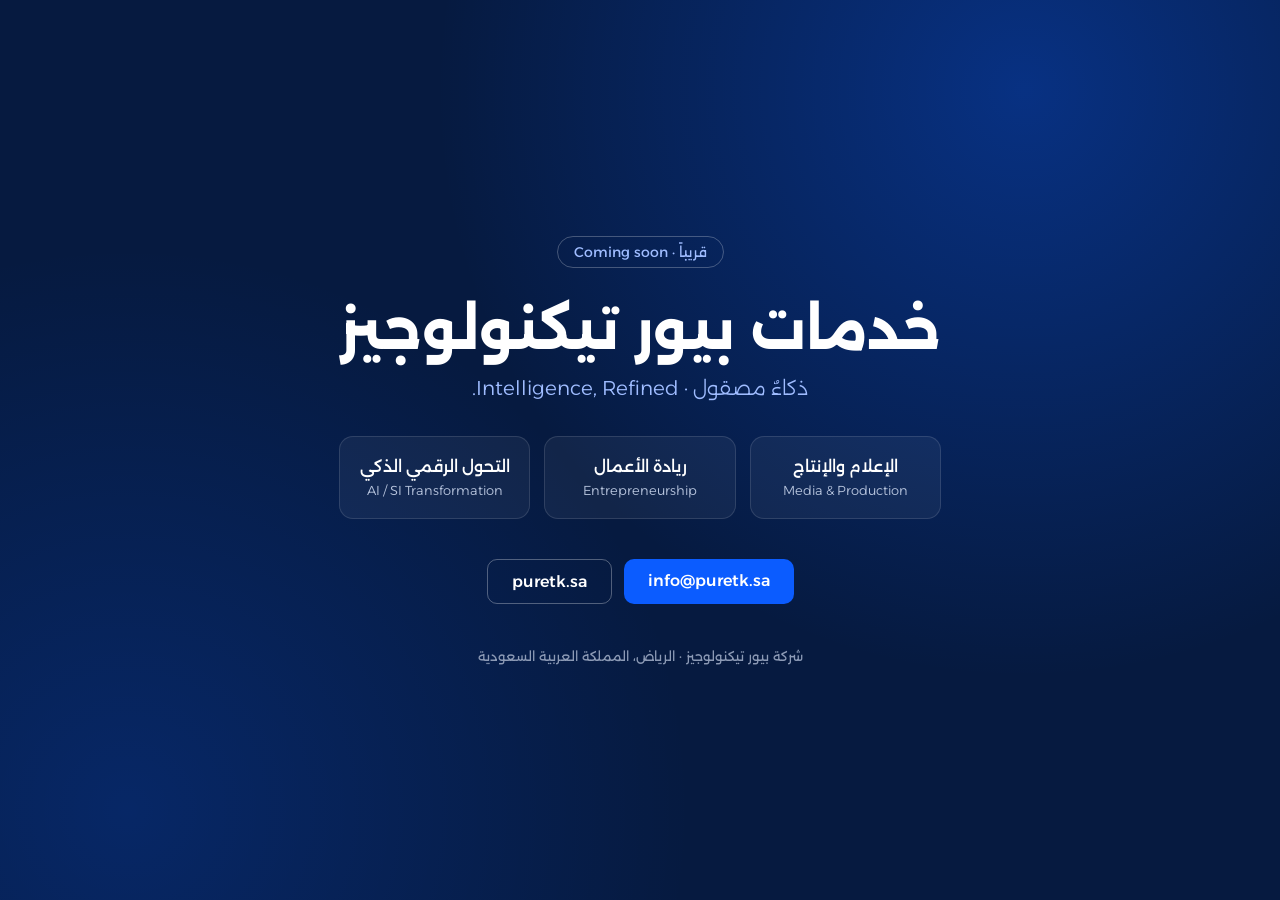
==== index.html @ bc660af6 "Add coming-soon page and CNAME for puretk.com.sa" ====
<!doctype html>
<html lang="ar" dir="rtl">
<head>
<meta charset="utf-8">
<meta name="viewport" content="width=device-width,initial-scale=1">
<title>خدمات بيور تيكنولوجيز | Pure Technologies Services</title>
<meta name="description" content="خدمات بيور تيكنولوجيز: الإعلام والإنتاج والتسويق بالذكاء الاصطناعي، ريادة الأعمال، والتحول الرقمي الذكي. قريباً على puretk.com.sa">
<link rel="canonical" href="https://puretk.com.sa/">
<link rel="preconnect" href="https://fonts.googleapis.com">
<link rel="preconnect" href="https://fonts.gstatic.com" crossorigin>
<link href="https://fonts.googleapis.com/css2?family=Alexandria:wght@300;500;700&display=swap" rel="stylesheet">
<style>
*{box-sizing:border-box;margin:0;padding:0}
body{min-height:100vh;display:flex;align-items:center;justify-content:center;background:#061A40;color:#fff;font-family:Alexandria,system-ui,sans-serif;padding:32px;background-image:radial-gradient(circle at 80% 10%,rgba(11,92,255,.35),transparent 45%),radial-gradient(circle at 10% 90%,rgba(11,92,255,.2),transparent 40%)}
main{max-width:720px;text-align:center}
.tag{display:inline-block;border:1px solid rgba(255,255,255,.25);border-radius:999px;padding:6px 16px;font-size:14px;color:#9fbcff;margin-bottom:28px}
h1{font-size:clamp(32px,6vw,56px);font-weight:700;line-height:1.2}
.slogan{font-size:20px;font-weight:300;color:#9fbcff;margin:12px 0 36px}
.tracks{display:grid;grid-template-columns:repeat(auto-fit,minmax(180px,1fr));gap:14px;margin-bottom:40px}
.tracks div{background:rgba(255,255,255,.05);border:1px solid rgba(255,255,255,.12);border-radius:14px;padding:20px 14px;font-weight:500}
.tracks small{display:block;font-weight:300;color:#b7c4dd;margin-top:6px;font-size:13px}
.cta{display:flex;gap:12px;justify-content:center;flex-wrap:wrap}
.cta a{color:#fff;text-decoration:none;padding:12px 24px;border-radius:10px;font-weight:500}
.p{background:#0B5CFF}.s{border:1px solid rgba(255,255,255,.3)}
footer{margin-top:44px;font-size:13px;color:#8c9ab5}
</style>
</head>
<body>
<main>
<span class="tag">قريباً · Coming soon</span>
<h1>خدمات بيور تيكنولوجيز</h1>
<p class="slogan">ذكاءٌ مصقول · Intelligence, Refined.</p>
<div class="tracks">
<div>الإعلام والإنتاج<small>Media &amp; Production</small></div>
<div>ريادة الأعمال<small>Entrepreneurship</small></div>
<div>التحول الرقمي الذكي<small>AI / SI Transformation</small></div>
</div>
<div class="cta">
<a class="p" href="mailto:info@puretk.sa">info@puretk.sa</a>
<a class="s" href="https://puretk.sa">puretk.sa</a>
</div>
<footer>شركة بيور تيكنولوجيز · الرياض، المملكة العربية السعودية</footer>
</main>
</body>
</html>
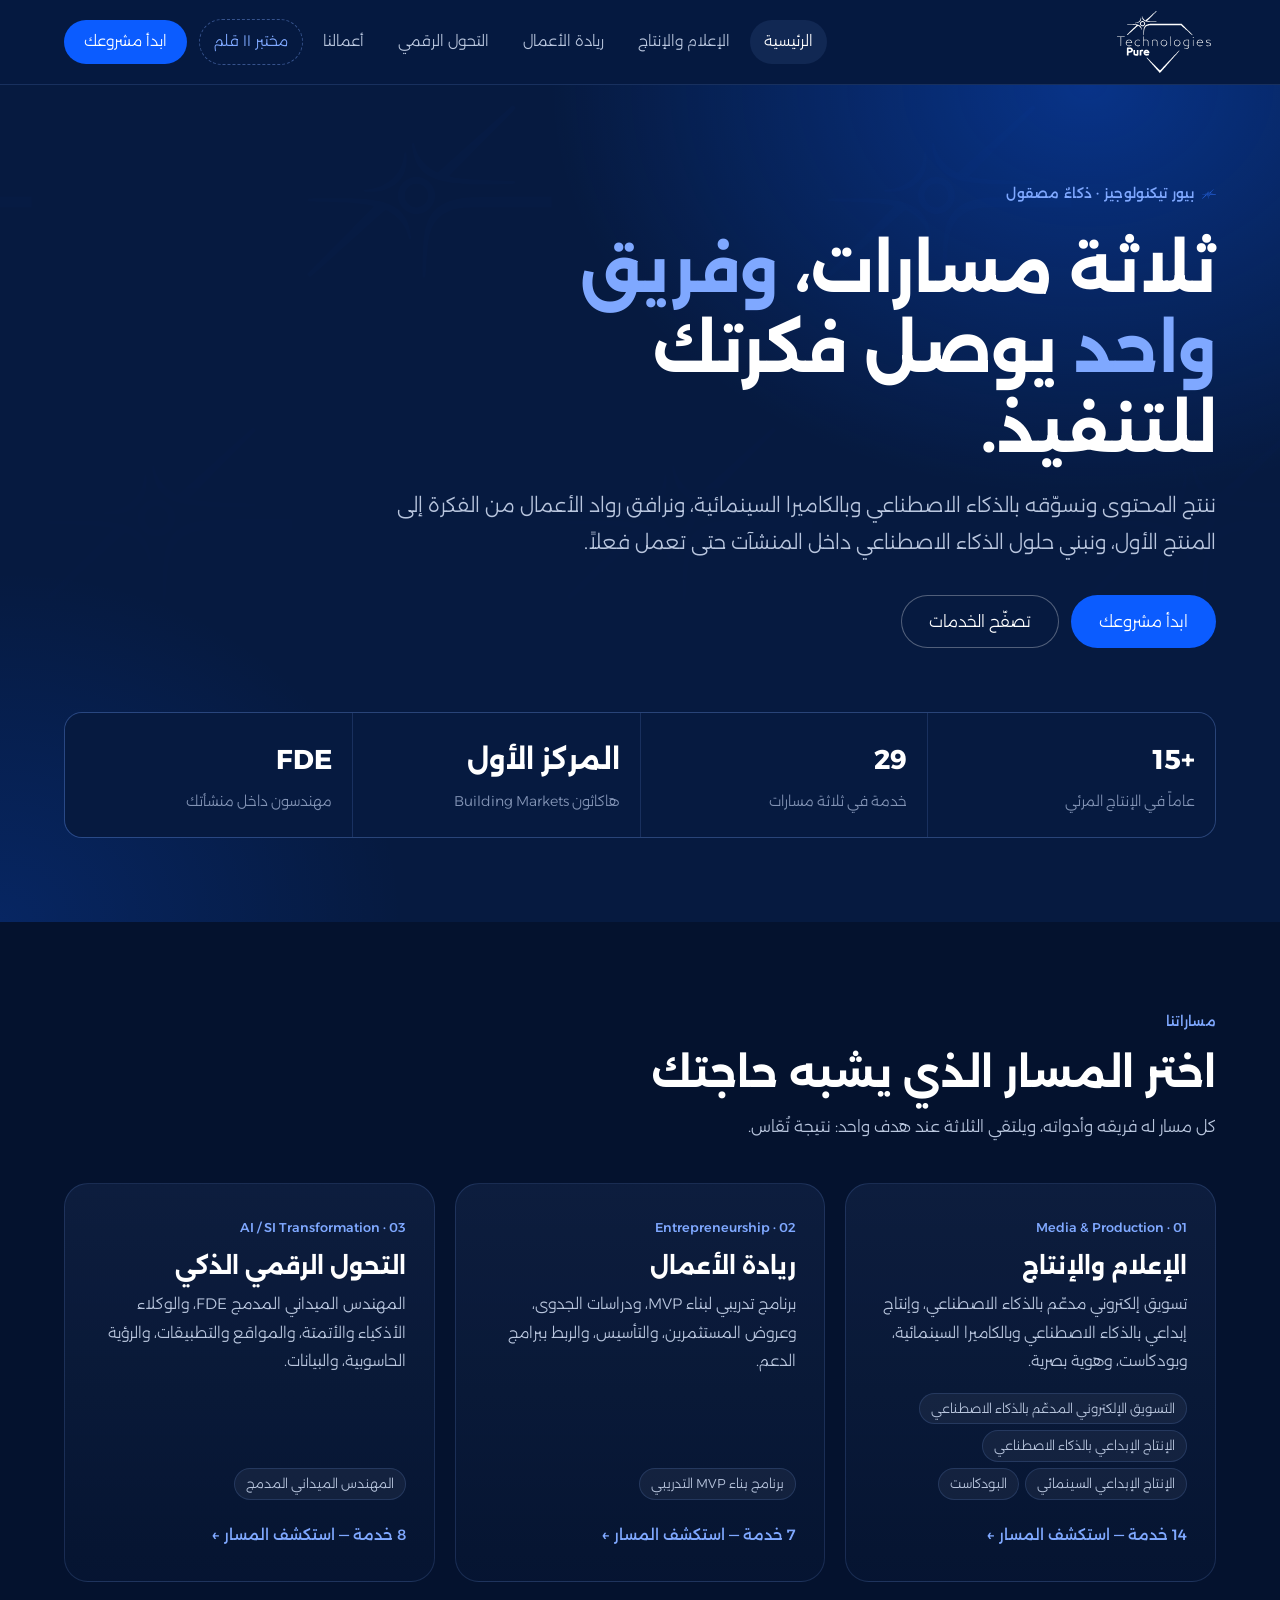
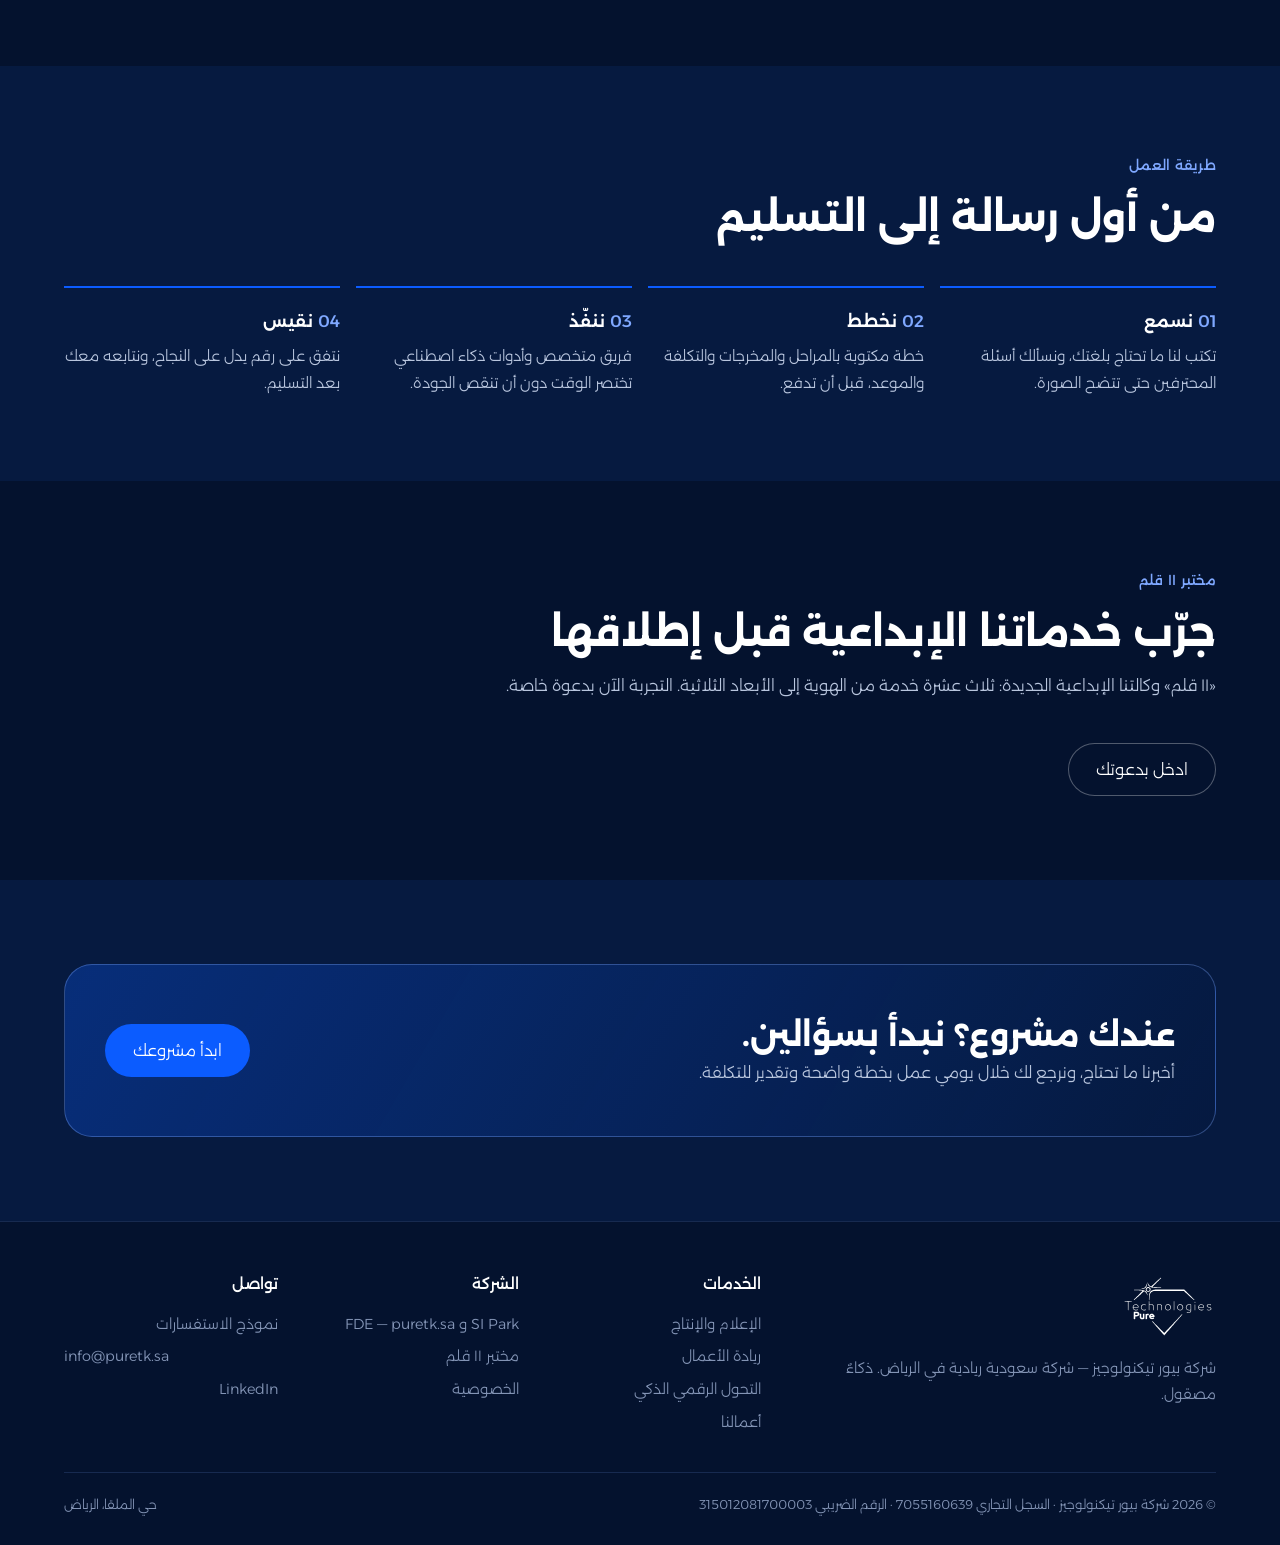
==== commit ddd0bf89: "Launch full services site and invite-only 11 Qalam lab - Home, three track pages (29 services), port" ====
--- a/index.html
+++ b/index.html
@@ -3,43 +3,107 @@
 <head>
 <meta charset="utf-8">
 <meta name="viewport" content="width=device-width,initial-scale=1">
-<title>خدمات بيور تيكنولوجيز | Pure Technologies Services</title>
-<meta name="description" content="خدمات بيور تيكنولوجيز: الإعلام والإنتاج والتسويق بالذكاء الاصطناعي، ريادة الأعمال، والتحول الرقمي الذكي. قريباً على puretk.com.sa">
+<title>خدمات بيور تيكنولوجيز | إعلام وإنتاج، ريادة أعمال، تحول رقمي ذكي</title>
+<meta name="description" content="بيور تيكنولوجيز: تسويق وإنتاج إبداعي بالذكاء الاصطناعي وبالكاميرا، وبرنامج بناء MVP وريادة الأعمال، والتحول الرقمي الذكي بالمهندس الميداني المدمج FDE. الرياض.">
 <link rel="canonical" href="https://puretk.com.sa/">
+<meta property="og:type" content="website">
+<meta property="og:title" content="خدمات بيور تيكنولوجيز | إعلام وإنتاج، ريادة أعمال، تحول رقمي ذكي">
+<meta property="og:description" content="بيور تيكنولوجيز: تسويق وإنتاج إبداعي بالذكاء الاصطناعي وبالكاميرا، وبرنامج بناء MVP وريادة الأعمال، والتحول الرقمي الذكي بالمهندس الميداني المدمج FDE. الرياض.">
+<meta property="og:url" content="https://puretk.com.sa/">
+<meta property="og:locale" content="ar_SA">
+<meta name="theme-color" content="#061A40">
+<link rel="icon" href="/assets/favicon.svg" type="image/svg+xml">
+<link rel="apple-touch-icon" href="/assets/apple-touch-icon.png">
 <link rel="preconnect" href="https://fonts.googleapis.com">
 <link rel="preconnect" href="https://fonts.gstatic.com" crossorigin>
-<link href="https://fonts.googleapis.com/css2?family=Alexandria:wght@300;500;700&display=swap" rel="stylesheet">
-<style>
-*{box-sizing:border-box;margin:0;padding:0}
-body{min-height:100vh;display:flex;align-items:center;justify-content:center;background:#061A40;color:#fff;font-family:Alexandria,system-ui,sans-serif;padding:32px;background-image:radial-gradient(circle at 80% 10%,rgba(11,92,255,.35),transparent 45%),radial-gradient(circle at 10% 90%,rgba(11,92,255,.2),transparent 40%)}
-main{max-width:720px;text-align:center}
-.tag{display:inline-block;border:1px solid rgba(255,255,255,.25);border-radius:999px;padding:6px 16px;font-size:14px;color:#9fbcff;margin-bottom:28px}
-h1{font-size:clamp(32px,6vw,56px);font-weight:700;line-height:1.2}
-.slogan{font-size:20px;font-weight:300;color:#9fbcff;margin:12px 0 36px}
-.tracks{display:grid;grid-template-columns:repeat(auto-fit,minmax(180px,1fr));gap:14px;margin-bottom:40px}
-.tracks div{background:rgba(255,255,255,.05);border:1px solid rgba(255,255,255,.12);border-radius:14px;padding:20px 14px;font-weight:500}
-.tracks small{display:block;font-weight:300;color:#b7c4dd;margin-top:6px;font-size:13px}
-.cta{display:flex;gap:12px;justify-content:center;flex-wrap:wrap}
-.cta a{color:#fff;text-decoration:none;padding:12px 24px;border-radius:10px;font-weight:500}
-.p{background:#0B5CFF}.s{border:1px solid rgba(255,255,255,.3)}
-footer{margin-top:44px;font-size:13px;color:#8c9ab5}
-</style>
+<link href="https://fonts.googleapis.com/css2?family=Alexandria:wght@300;400;500;600;700&display=swap" rel="stylesheet">
+<link rel="stylesheet" href="/assets/site.css">
 </head>
 <body>
-<main>
-<span class="tag">قريباً · Coming soon</span>
-<h1>خدمات بيور تيكنولوجيز</h1>
-<p class="slogan">ذكاءٌ مصقول · Intelligence, Refined.</p>
-<div class="tracks">
-<div>الإعلام والإنتاج<small>Media &amp; Production</small></div>
-<div>ريادة الأعمال<small>Entrepreneurship</small></div>
-<div>التحول الرقمي الذكي<small>AI / SI Transformation</small></div>
+<a href="#main" class="hp skip">تخطَّ إلى المحتوى</a>
+<header class="site-header"><div class="wrap">
+<a class="brand" href="/" aria-label="بيور تيكنولوجيز — الرئيسية"><img src="/assets/logo-en-white.svg" alt="Pure Technologies" width="104" height="73"></a>
+<button class="menu-btn" aria-label="القائمة" aria-expanded="false" aria-controls="nav"><span></span><span></span><span></span></button>
+<nav class="nav" id="nav">
+<a href="/" aria-current=page>الرئيسية</a>
+<a href="/media.html">الإعلام والإنتاج</a>
+<a href="/entrepreneurship.html">ريادة الأعمال</a>
+<a href="/transformation.html">التحول الرقمي</a>
+<a href="/work.html">أعمالنا</a>
+<a href="/lab/" class="lab">مختبر ١١ قلم</a>
+<a href="/contact.html" class="btn">ابدأ مشروعك</a>
+</nav>
+</div></header>
+<main id="main">
+
+<section class="hero"><div class="wrap">
+<span class="eyebrow"><img src="/assets/star-blue.svg" alt="">بيور تيكنولوجيز · ذكاءٌ مصقول</span>
+<h1>ثلاثة مسارات، <em>وفريق واحد</em> يوصل فكرتك للتنفيذ.</h1>
+<p class="lead">ننتج المحتوى ونسوّقه بالذكاء الاصطناعي وبالكاميرا السينمائية، ونرافق رواد الأعمال من الفكرة إلى المنتج الأول، ونبني حلول الذكاء الاصطناعي داخل المنشآت حتى تعمل فعلاً.</p>
+<div class="actions"><a class="btn" href="/contact.html">ابدأ مشروعك</a><a class="btn btn-out" href="#tracks">تصفّح الخدمات</a></div>
+<div class="stats reveal">
+<div><b>+15</b><span>عاماً في الإنتاج المرئي</span></div>
+<div><b>29</b><span>خدمة في ثلاثة مسارات</span></div>
+<div><b>المركز الأول</b><span>هاكاثون Building Markets</span></div>
+<div><b>FDE</b><span>مهندسون داخل منشأتك</span></div>
 </div>
-<div class="cta">
-<a class="p" href="mailto:info@puretk.sa">info@puretk.sa</a>
-<a class="s" href="https://puretk.sa">puretk.sa</a>
+</div></section>
+
+<section id="tracks" class="alt"><div class="wrap">
+<div class="sec-head reveal"><span class="eyebrow">مساراتنا</span><h2>اختر المسار الذي يشبه حاجتك</h2><p>كل مسار له فريقه وأدواته، ويلتقي الثلاثة عند هدف واحد: نتيجة تُقاس.</p></div>
+<div class="tracks"><a class="track reveal" href="/media.html">
+<span class="no">01 · Media & Production</span>
+<h3>الإعلام والإنتاج</h3>
+<p>تسويق إلكتروني مدعّم بالذكاء الاصطناعي، وإنتاج إبداعي بالذكاء الاصطناعي وبالكاميرا السينمائية، وبودكاست، وهوية بصرية.</p>
+<ul><li>التسويق الإلكتروني المدعّم بالذكاء الاصطناعي</li><li>الإنتاج الإبداعي بالذكاء الاصطناعي</li><li>الإنتاج الإبداعي السينمائي</li><li>البودكاست</li></ul>
+<span class="go">14 خدمة — استكشف المسار ←</span>
+</a>
+<a class="track reveal" href="/entrepreneurship.html">
+<span class="no">02 · Entrepreneurship</span>
+<h3>ريادة الأعمال</h3>
+<p>برنامج تدريبي لبناء MVP، ودراسات الجدوى، وعروض المستثمرين، والتأسيس، والربط ببرامج الدعم.</p>
+<ul><li>برنامج بناء MVP التدريبي</li></ul>
+<span class="go">7 خدمة — استكشف المسار ←</span>
+</a>
+<a class="track reveal" href="/transformation.html">
+<span class="no">03 · AI / SI Transformation</span>
+<h3>التحول الرقمي الذكي</h3>
+<p>المهندس الميداني المدمج FDE، والوكلاء الأذكياء والأتمتة، والمواقع والتطبيقات، والرؤية الحاسوبية، والبيانات.</p>
+<ul><li>المهندس الميداني المدمج</li></ul>
+<span class="go">8 خدمة — استكشف المسار ←</span>
+</a>
 </div>
-<footer>شركة بيور تيكنولوجيز · الرياض، المملكة العربية السعودية</footer>
+</div></section>
+
+<section><div class="wrap">
+<div class="sec-head reveal"><span class="eyebrow">طريقة العمل</span><h2>من أول رسالة إلى التسليم</h2></div>
+<div class="steps">
+<div class="step reveal"><h3>نسمع</h3><p>تكتب لنا ما تحتاج بلغتك، ونسألك أسئلة المحترفين حتى تتضح الصورة.</p></div>
+<div class="step reveal"><h3>نخطط</h3><p>خطة مكتوبة بالمراحل والمخرجات والتكلفة والموعد، قبل أن تدفع.</p></div>
+<div class="step reveal"><h3>ننفّذ</h3><p>فريق متخصص وأدوات ذكاء اصطناعي تختصر الوقت دون أن تنقص الجودة.</p></div>
+<div class="step reveal"><h3>نقيس</h3><p>نتفق على رقم يدل على النجاح، ونتابعه معك بعد التسليم.</p></div>
+</div>
+</div></section>
+
+<section class="alt"><div class="wrap">
+<div class="sec-head reveal"><span class="eyebrow">مختبر ١١ قلم</span><h2>جرّب خدماتنا الإبداعية قبل إطلاقها</h2><p>«١١ قلم» وكالتنا الإبداعية الجديدة: ثلاث عشرة خدمة من الهوية إلى الأبعاد الثلاثية. التجربة الآن بدعوة خاصة.</p></div>
+<a class="btn btn-out" href="/lab/">ادخل بدعوتك</a>
+</div></section>
+<section><div class="wrap"><div class="cta reveal">
+<div><h2>عندك مشروع؟ نبدأ بسؤالين.</h2><p>أخبرنا ما تحتاج، ونرجع لك خلال يومي عمل بخطة واضحة وتقدير للتكلفة.</p></div>
+<a class="btn" href="/contact.html">ابدأ مشروعك</a>
+</div></div></section>
 </main>
+<footer class="site-footer"><div class="wrap">
+<div class="cols">
+<div><a class="brand" href="/"><img src="/assets/logo-en-white.svg" alt="Pure Technologies"></a>
+<p>شركة بيور تيكنولوجيز — شركة سعودية ريادية في الرياض. ذكاءٌ مصقول.</p></div>
+<div><h4>الخدمات</h4><a href="/media.html">الإعلام والإنتاج</a><a href="/entrepreneurship.html">ريادة الأعمال</a><a href="/transformation.html">التحول الرقمي الذكي</a><a href="/work.html">أعمالنا</a></div>
+<div><h4>الشركة</h4><a href="https://puretk.sa">SI Park و FDE — puretk.sa</a><a href="/lab/">مختبر ١١ قلم</a><a href="/privacy.html">الخصوصية</a></div>
+<div><h4>تواصل</h4><a href="/contact.html">نموذج الاستفسارات</a><a href="mailto:info@puretk.sa" class="ltr">info@puretk.sa</a><a href="https://www.linkedin.com/company/puretksa" rel="noopener">LinkedIn</a></div>
+</div>
+<div class="legal"><span>© <span id="yr">2026</span> شركة بيور تيكنولوجيز · السجل التجاري 7055160639 · الرقم الضريبي 315012081700003</span><span>حي الملقا، الرياض</span></div>
+</div></footer>
+<script src="/assets/site.js" defer></script>
 </body>
 </html>
--- a/assets/site.css
+++ b/assets/site.css
@@ -0,0 +1,178 @@
+/* Pure Technologies Services — puretk.com.sa · Brand V3 (navy / blue / Alexandria) */
+:root{
+  --navy:#061A40;--navy-2:#0B2558;--deep:#04122E;--blue:#0B5CFF;--sky:#7FA8FF;--ice:#F4F7FC;
+  --soft:#B9C6DE;--dim:#8394B5;--hair:rgba(127,168,255,.16);--card:rgba(255,255,255,.04);
+  --max:1200px;--r:18px;
+}
+*{box-sizing:border-box;margin:0;padding:0}
+html{scroll-behavior:smooth;background:var(--deep)}
+body{font-family:"Alexandria",system-ui,sans-serif;color:#fff;background:var(--navy);line-height:1.85;font-weight:300;-webkit-font-smoothing:antialiased;overflow-x:hidden}
+a{color:var(--sky);text-decoration:none}
+img{max-width:100%;display:block}
+:focus-visible{outline:2px solid var(--sky);outline-offset:3px;border-radius:6px}
+.wrap{max-width:var(--max);margin-inline:auto;padding-inline:24px}
+.ltr{direction:ltr;unicode-bidi:isolate;display:inline-block}
+.btn{display:inline-flex;align-items:center;justify-content:center;gap:8px;min-height:50px;padding:12px 28px;border-radius:999px;background:var(--blue);color:#fff;font:500 .97rem/1.4 inherit;border:0;transition:background-color .2s,transform .2s}
+.btn:hover{background:#2A6FFF;transform:translateY(-1px)}
+.btn-out{background:transparent;box-shadow:inset 0 0 0 1px rgba(255,255,255,.3)}
+.btn-out:hover{background:rgba(255,255,255,.06)}
+.eyebrow{display:inline-flex;align-items:center;gap:8px;color:var(--sky);font-size:.85rem;font-weight:500;letter-spacing:.02em}
+.eyebrow img{width:14px;height:14px}
+
+/* header */
+.site-header{position:sticky;top:0;z-index:50;background:rgba(6,26,64,.86);backdrop-filter:blur(14px);-webkit-backdrop-filter:blur(14px);border-bottom:1px solid var(--hair)}
+.site-header .wrap{display:flex;align-items:center;justify-content:space-between;min-height:84px;gap:16px}
+.brand img{width:104px;height:auto}
+.nav{display:flex;align-items:center;gap:6px}
+.nav a{color:var(--soft);padding:8px 14px;border-radius:999px;font-size:.93rem;transition:color .2s,background .2s}
+.nav a:hover,.nav a[aria-current=page]{color:#fff;background:rgba(127,168,255,.1)}
+.nav .btn{color:#fff;min-height:42px;padding:8px 20px;margin-inline-start:6px}
+.nav .lab{color:var(--sky);border:1px dashed rgba(127,168,255,.4)}
+.menu-btn{display:none;background:none;border:0;color:#fff;width:44px;height:44px;border-radius:12px}
+.menu-btn span{display:block;width:22px;height:2px;background:#fff;margin:5px auto;border-radius:2px}
+@media (max-width:900px){
+  .menu-btn{display:block}
+  .nav{position:absolute;inset-inline:0;top:84px;flex-direction:column;align-items:stretch;background:var(--navy);border-bottom:1px solid var(--hair);padding:12px 24px 22px;display:none}
+  .nav.open{display:flex}
+  .nav a{padding:12px 14px}
+  .nav .btn{margin:8px 0 0}
+}
+
+/* hero */
+.hero{position:relative;padding:96px 0 84px;overflow:hidden;isolation:isolate}
+.hero::before{content:"";position:absolute;inset:0;z-index:-2;background:radial-gradient(60% 70% at 85% 0%,rgba(11,92,255,.38),transparent 70%),radial-gradient(45% 60% at 0% 100%,rgba(11,92,255,.18),transparent 70%)}
+.hero::after{content:"";position:absolute;inset:0;z-index:-1;background:url(pattern-dark.svg) center/520px repeat;opacity:.07;mask-image:linear-gradient(to bottom,#000,transparent 85%)}
+.hero h1{font-size:clamp(34px,5.6vw,64px);font-weight:700;line-height:1.25;margin:18px 0 18px;max-width:16ch}
+.hero h1 em{font-style:normal;color:var(--sky)}
+.hero p.lead{font-size:clamp(17px,1.9vw,20px);color:var(--soft);max-width:60ch}
+.hero .actions{display:flex;gap:12px;flex-wrap:wrap;margin-top:34px}
+.stats{display:grid;grid-template-columns:repeat(4,1fr);gap:1px;background:var(--hair);border:1px solid var(--hair);border-radius:var(--r);overflow:hidden;margin-top:64px}
+.stats div{background:var(--navy);padding:22px 20px}
+.stats b{display:block;font-size:1.7rem;font-weight:700;color:#fff}
+.stats span{color:var(--dim);font-size:.88rem}
+@media (max-width:700px){.stats{grid-template-columns:repeat(2,1fr)}}
+
+/* sections */
+section{padding:84px 0}
+.sec-head{max-width:720px;margin-bottom:42px}
+.sec-head h2{font-size:clamp(26px,3.4vw,40px);font-weight:700;line-height:1.35;margin:10px 0 12px}
+.sec-head p{color:var(--soft)}
+.alt{background:var(--deep)}
+
+/* track cards */
+.tracks{display:grid;grid-template-columns:repeat(3,1fr);gap:20px}
+@media (max-width:900px){.tracks{grid-template-columns:1fr}}
+.track{position:relative;display:flex;flex-direction:column;background:linear-gradient(180deg,rgba(127,168,255,.08),rgba(127,168,255,.02));border:1px solid var(--hair);border-radius:24px;padding:32px 28px;color:#fff;transition:transform .25s,border-color .25s}
+.track:hover{transform:translateY(-4px);border-color:rgba(127,168,255,.45)}
+.track .no{font-size:.8rem;color:var(--sky);font-weight:500}
+.track h3{font-size:1.45rem;font-weight:700;margin:10px 0 8px;line-height:1.4}
+.track p{color:var(--soft);font-size:.95rem;flex:1}
+.track ul{list-style:none;margin:18px 0 22px;display:flex;flex-wrap:wrap;gap:6px}
+.track li{font-size:.8rem;color:var(--soft);background:rgba(255,255,255,.05);border:1px solid var(--hair);border-radius:999px;padding:3px 11px}
+.track .go{color:var(--sky);font-weight:500;font-size:.93rem}
+
+/* service grid */
+.svc-grid{display:grid;grid-template-columns:repeat(auto-fill,minmax(300px,1fr));gap:16px}
+.svc{display:flex;flex-direction:column;background:var(--card);border:1px solid var(--hair);border-radius:var(--r);padding:26px 24px;transition:border-color .2s,background .2s}
+.svc:hover{border-color:rgba(127,168,255,.4);background:rgba(127,168,255,.06)}
+.svc .num{font-size:.78rem;color:var(--dim);font-weight:500}
+.svc h3{font-size:1.12rem;font-weight:600;margin:6px 0 8px;line-height:1.5}
+.svc p{color:var(--soft);font-size:.92rem;flex:1}
+.svc .tags{display:flex;flex-wrap:wrap;gap:6px;margin-top:14px}
+.svc .tags span{font-size:.75rem;color:var(--sky);background:rgba(11,92,255,.12);border-radius:999px;padding:2px 10px}
+.svc a.ask{margin-top:16px;font-size:.88rem;font-weight:500;align-self:flex-start}
+.svc.feature{grid-column:1/-1;background:linear-gradient(120deg,rgba(11,92,255,.22),rgba(127,168,255,.04));border-color:rgba(127,168,255,.35)}
+.svc.feature h3{font-size:1.35rem}
+
+/* process */
+.steps{display:grid;grid-template-columns:repeat(4,1fr);gap:16px;counter-reset:s}
+@media (max-width:900px){.steps{grid-template-columns:1fr 1fr}}
+@media (max-width:560px){.steps{grid-template-columns:1fr}}
+.step{border-top:2px solid var(--blue);padding-top:18px}
+.step h3{font-size:1.05rem;font-weight:600;margin-bottom:6px}
+.step h3::before{counter-increment:s;content:"0" counter(s) "  ";color:var(--sky);font-weight:500}
+.step p{color:var(--soft);font-size:.92rem}
+
+/* page head */
+.page-head{padding:72px 0 48px;border-bottom:1px solid var(--hair);background:radial-gradient(50% 90% at 90% 0%,rgba(11,92,255,.28),transparent 70%)}
+.page-head h1{font-size:clamp(30px,4.6vw,52px);font-weight:700;line-height:1.3;margin:12px 0}
+.page-head p{color:var(--soft);max-width:62ch;font-size:1.06rem}
+.crumbs{font-size:.85rem;color:var(--dim)}
+.crumbs a{color:var(--dim)}
+
+/* work */
+.filters{display:flex;flex-wrap:wrap;gap:8px;margin-bottom:28px}
+.filters button{font:inherit;font-size:.88rem;color:var(--soft);background:transparent;border:1px solid var(--hair);border-radius:999px;padding:7px 16px;cursor:pointer}
+.filters button[aria-pressed=true]{background:var(--blue);border-color:var(--blue);color:#fff}
+.work-grid{display:grid;grid-template-columns:repeat(auto-fill,minmax(320px,1fr));gap:18px}
+.work{background:var(--card);border:1px solid var(--hair);border-radius:var(--r);overflow:hidden;display:flex;flex-direction:column}
+.work .media{position:relative;aspect-ratio:16/9;background:linear-gradient(135deg,var(--navy-2),var(--deep));display:grid;place-items:center;overflow:hidden}
+.work .media img,.work .media iframe,.work .media video{position:absolute;inset:0;width:100%;height:100%;object-fit:cover;border:0}
+.work .media .ph{text-align:center;color:var(--dim);font-size:.85rem;padding:20px}
+.work .media .ph b{display:block;color:var(--sky);font-size:.95rem;font-weight:500;margin-bottom:4px}
+.work .play{position:absolute;inset:0;display:grid;place-items:center;background:none;border:0;cursor:pointer}
+.work .play i{width:62px;height:62px;border-radius:50%;background:rgba(11,92,255,.9);display:grid;place-items:center;box-shadow:0 8px 30px rgba(0,0,0,.35)}
+.work .play i::after{content:"";border-style:solid;border-width:10px 0 10px 16px;border-color:transparent transparent transparent #fff;margin-inline-start:4px}
+.work .body{padding:18px 20px 20px}
+.work .cat{font-size:.75rem;color:var(--sky)}
+.work h3{font-size:1.02rem;font-weight:600;margin:4px 0}
+.work p{font-size:.88rem;color:var(--soft)}
+.work.template{border-style:dashed}
+
+/* contact */
+.tabs{display:flex;flex-wrap:wrap;gap:8px;margin-bottom:26px}
+.tabs button{font:inherit;font-size:.93rem;color:var(--soft);background:var(--card);border:1px solid var(--hair);border-radius:14px;padding:12px 18px;cursor:pointer;text-align:start}
+.tabs button small{display:block;font-size:.75rem;color:var(--dim)}
+.tabs button[aria-selected=true]{background:var(--blue);border-color:var(--blue);color:#fff}
+.tabs button[aria-selected=true] small{color:rgba(255,255,255,.8)}
+.form-card{background:var(--card);border:1px solid var(--hair);border-radius:24px;padding:32px}
+@media (max-width:560px){.form-card{padding:22px}}
+.chips{display:flex;flex-wrap:wrap;gap:8px;margin:6px 0 22px}
+.chips label{cursor:pointer}
+.chips input{position:absolute;opacity:0;pointer-events:none}
+.chips span{display:inline-block;font-size:.85rem;color:var(--soft);border:1px solid var(--hair);border-radius:999px;padding:7px 14px;transition:all .15s}
+.chips input:checked+span{background:rgba(11,92,255,.25);border-color:var(--blue);color:#fff}
+.chips input:focus-visible+span{outline:2px solid var(--sky)}
+.fields{display:grid;grid-template-columns:1fr 1fr;gap:16px}
+@media (max-width:640px){.fields{grid-template-columns:1fr}}
+.field{display:flex;flex-direction:column;gap:6px}
+.field.full{grid-column:1/-1}
+.field label,.lbl{font-size:.88rem;color:var(--soft);font-weight:400}
+.field input,.field select,.field textarea{font:inherit;font-size:.97rem;color:#fff;background:rgba(4,18,46,.6);border:1px solid var(--hair);border-radius:12px;padding:12px 14px;min-height:50px}
+.field textarea{min-height:130px;resize:vertical}
+.field select option{background:var(--navy)}
+.field input:focus,.field select,.field textarea:focus{border-color:rgba(127,168,255,.55);outline:none}
+.form-foot{display:flex;flex-wrap:wrap;align-items:center;justify-content:space-between;gap:14px;margin-top:22px}
+.form-foot small{color:var(--dim);font-size:.82rem}
+.status{margin-top:18px;padding:14px 18px;border-radius:12px;font-size:.93rem;display:none}
+.status.ok{display:block;background:rgba(34,197,94,.12);border:1px solid rgba(34,197,94,.4)}
+.status.err{display:block;background:rgba(239,68,68,.12);border:1px solid rgba(239,68,68,.4)}
+.hp{position:absolute!important;width:1px;height:1px;overflow:hidden;clip:rect(0 0 0 0);clip-path:inset(50%);white-space:nowrap}
+.skip:focus{position:fixed!important;top:10px;inset-inline-start:10px;width:auto;height:auto;clip:auto;clip-path:none;z-index:99;background:#0B5CFF;color:#fff;padding:8px 14px;border-radius:8px}
+html,body{max-width:100%}
+.side-info{display:grid;gap:14px}
+.side-info div{background:var(--card);border:1px solid var(--hair);border-radius:var(--r);padding:20px}
+.side-info b{display:block;font-weight:600;margin-bottom:4px}
+.side-info p{color:var(--soft);font-size:.9rem}
+.contact-grid{display:grid;grid-template-columns:2fr 1fr;gap:24px;align-items:start}
+@media (max-width:900px){.contact-grid{grid-template-columns:1fr}}
+
+/* cta + footer */
+.cta{border:1px solid rgba(127,168,255,.35);border-radius:28px;padding:48px 40px;background:linear-gradient(120deg,rgba(11,92,255,.3),rgba(6,26,64,.2));display:flex;align-items:center;justify-content:space-between;gap:24px;flex-wrap:wrap}
+.cta h2{font-size:clamp(22px,2.8vw,32px);font-weight:700;line-height:1.4}
+.cta p{color:var(--soft)}
+.site-footer{border-top:1px solid var(--hair);padding:48px 0 28px;background:var(--deep);font-size:.9rem;color:var(--dim)}
+.site-footer .cols{display:grid;grid-template-columns:2fr 1fr 1fr 1fr;gap:28px;margin-bottom:34px}
+@media (max-width:800px){.site-footer .cols{grid-template-columns:1fr 1fr}}
+.site-footer h4{color:#fff;font-weight:500;font-size:.95rem;margin-bottom:10px}
+.site-footer a{color:var(--dim);display:block;padding:3px 0}
+.site-footer a:hover{color:#fff}
+.site-footer .brand img{width:96px;margin-bottom:12px}
+.site-footer .legal{display:flex;justify-content:space-between;flex-wrap:wrap;gap:10px;border-top:1px solid var(--hair);padding-top:20px;font-size:.8rem}
+.prose{max-width:760px}
+.prose h2{font-size:1.25rem;font-weight:600;margin:30px 0 8px}
+.prose p,.prose li{color:var(--soft)}
+.prose ul{padding-inline-start:22px}
+.reveal{opacity:0;transform:translateY(18px);transition:opacity .7s ease,transform .7s ease}
+.reveal.in{opacity:1;transform:none}
+@media (prefers-reduced-motion:reduce){.reveal{opacity:1;transform:none;transition:none}*{scroll-behavior:auto}}
